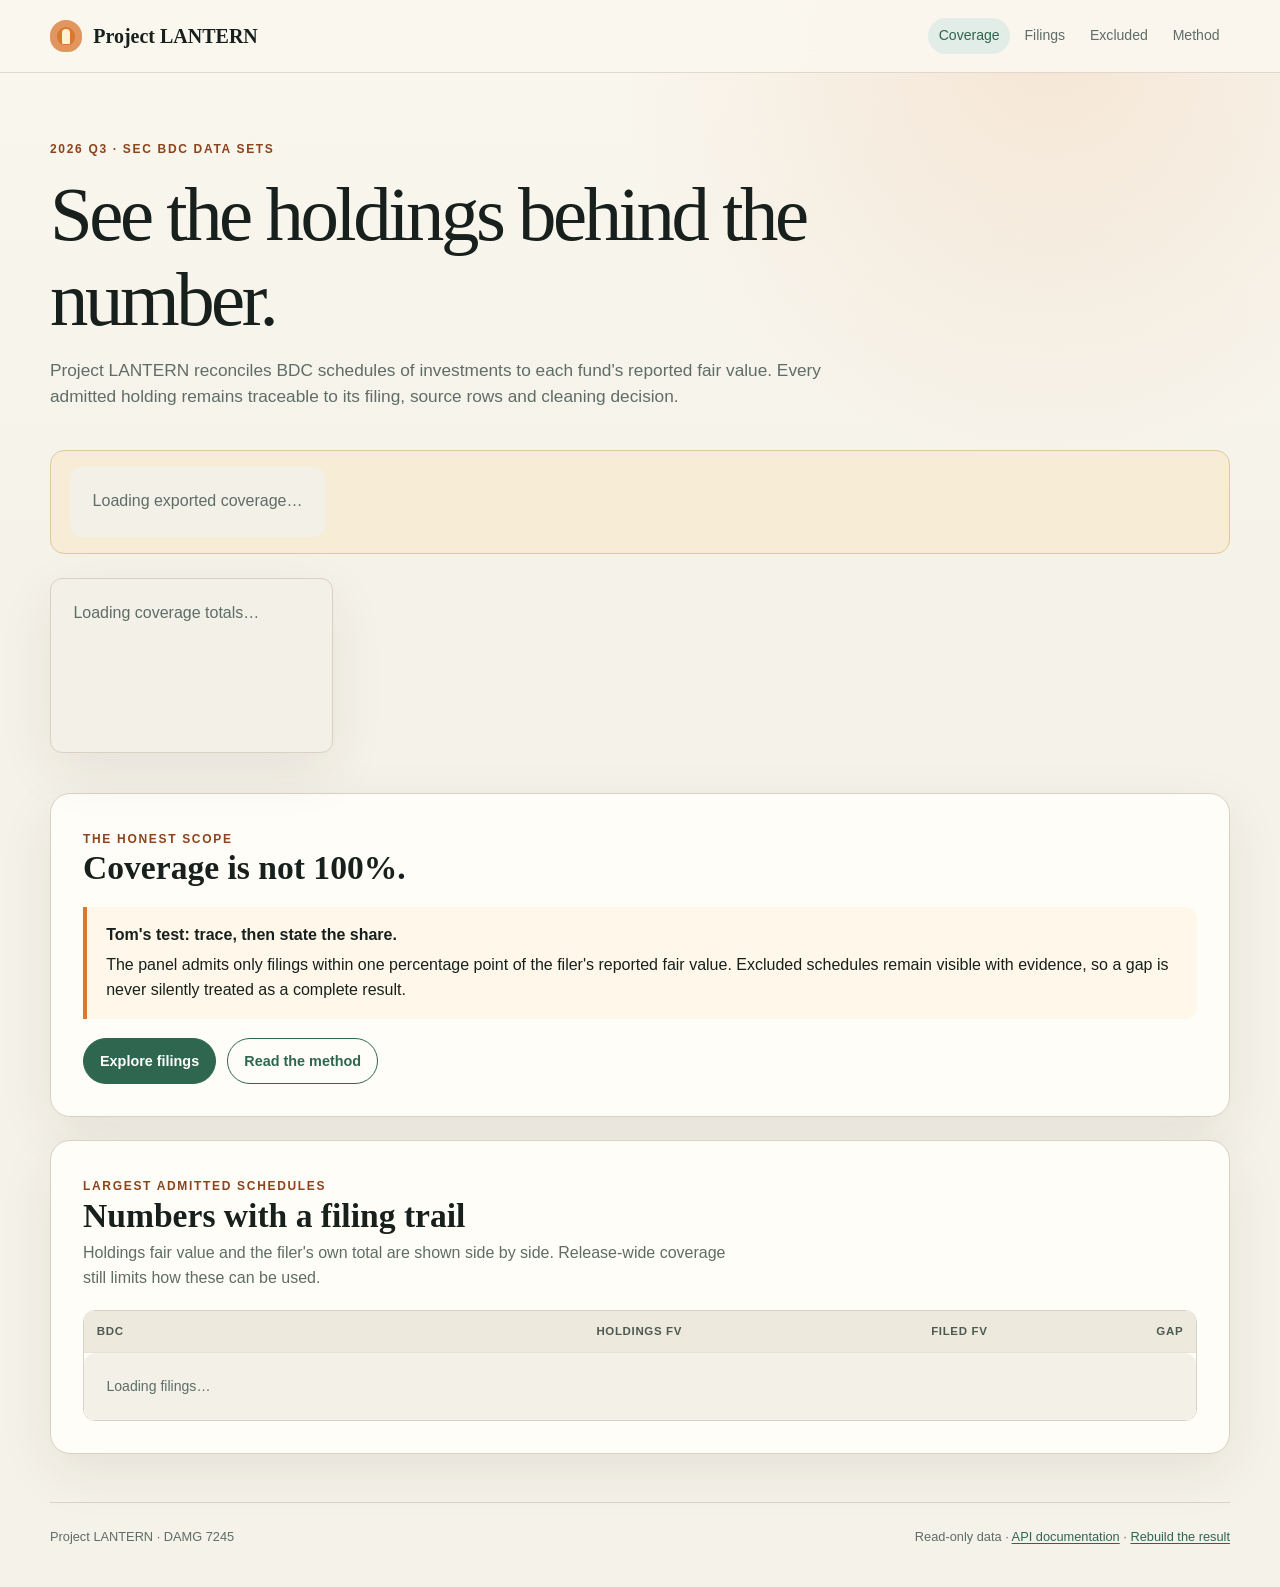
==== app/web/index.html @ 967b0635 "Add traceable BDC app and code lab" ====
<!doctype html>
<html lang="en">
  <head>
    <meta charset="utf-8" />
    <meta name="viewport" content="width=device-width, initial-scale=1" />
    <meta
      name="description"
      content="Project LANTERN's traceable BDC holdings coverage for the 2026 Q3 SEC release."
    />
    <title>Coverage · Project LANTERN</title>
    <link rel="stylesheet" href="styles.css" />
  </head>
  <body data-page="coverage" data-nav="coverage">
    <header class="site-header">
      <nav class="nav" aria-label="Primary">
        <a class="brand" href="index.html"><span class="brand-mark"></span>Project LANTERN</a>
        <div class="nav-links">
          <a data-nav-item="coverage" href="index.html">Coverage</a>
          <a data-nav-item="filings" href="filings.html">Filings</a>
          <a data-nav-item="excluded" href="excluded.html">Excluded</a>
          <a data-nav-item="method" href="method.html">Method</a>
        </div>
      </nav>
    </header>

    <main class="shell">
      <section class="page-head">
        <span class="eyebrow">2026 Q3 · SEC BDC data sets</span>
        <h1>See the holdings behind the number.</h1>
        <p class="lede">
          Project LANTERN reconciles BDC schedules of investments to each fund's
          reported fair value. Every admitted holding remains traceable to its
          filing, source rows and cleaning decision.
        </p>
      </section>

      <div class="coverage-banner" data-coverage-banner aria-live="polite">
        <span class="loading">Loading exported coverage…</span>
      </div>
      <section class="stat-grid" id="coverage-stats" aria-label="Coverage summary">
        <div class="stat loading">Loading coverage totals…</div>
      </section>

      <section class="section">
        <div class="section-head">
          <div>
            <span class="eyebrow">The honest scope</span>
            <h2>Coverage is not 100%.</h2>
          </div>
        </div>
        <div class="callout">
          <strong>Tom's test: trace, then state the share.</strong>
          <p>
            The panel admits only filings within one percentage point of the
            filer's reported fair value. Excluded schedules remain visible with
            evidence, so a gap is never silently treated as a complete result.
          </p>
        </div>
        <div class="actions">
          <a class="button" href="filings.html">Explore filings</a>
          <a class="button secondary" href="method.html">Read the method</a>
        </div>
      </section>

      <section class="section">
        <div class="section-head">
          <div>
            <span class="eyebrow">Largest admitted schedules</span>
            <h2>Numbers with a filing trail</h2>
            <p>
              Holdings fair value and the filer's own total are shown side by
              side. Release-wide coverage still limits how these can be used.
            </p>
          </div>
        </div>
        <div class="table-wrap">
          <table>
            <thead>
              <tr>
                <th>BDC</th>
                <th class="num">Holdings FV</th>
                <th class="num">Filed FV</th>
                <th class="num">Gap</th>
              </tr>
            </thead>
            <tbody id="top-filings">
              <tr><td colspan="4" class="loading">Loading filings…</td></tr>
            </tbody>
          </table>
        </div>
      </section>
    </main>

    <footer class="footer">
      <span>Project LANTERN · DAMG 7245</span>
      <span>Read-only data · <a href="/docs">API documentation</a> · <a href="method.html">Rebuild the result</a></span>
    </footer>
    <script src="app.js"></script>
  </body>
</html>
---- app/web/styles.css ----
:root {
  --ink: #17201c;
  --muted: #5e6d66;
  --paper: #f5f2e9;
  --panel: #fffdf8;
  --line: #d8d2c4;
  --lantern: #d97831;
  --lantern-dark: #8d431b;
  --green: #2e6650;
  --green-soft: #e1ede6;
  --red: #a23b34;
  --red-soft: #f5e4e1;
  --yellow-soft: #f7ecd5;
  --shadow: 0 18px 55px rgba(53, 42, 25, 0.08);
}

* {
  box-sizing: border-box;
}

html {
  color-scheme: light;
  scroll-behavior: smooth;
}

body {
  margin: 0;
  color: var(--ink);
  background:
    radial-gradient(circle at 82% 2%, rgba(217, 120, 49, 0.13), transparent 27rem),
    linear-gradient(180deg, #faf7ef 0, var(--paper) 34rem);
  font-family: "Avenir Next", Avenir, "Segoe UI", sans-serif;
  line-height: 1.55;
}

a {
  color: var(--green);
  text-underline-offset: 0.18em;
}

a:hover {
  color: var(--lantern-dark);
}

button,
input,
select {
  font: inherit;
}

.site-header {
  position: sticky;
  z-index: 10;
  top: 0;
  border-bottom: 1px solid rgba(216, 210, 196, 0.8);
  background: rgba(250, 247, 239, 0.94);
  backdrop-filter: blur(16px);
}

.nav {
  display: flex;
  width: min(1180px, calc(100% - 2rem));
  min-height: 72px;
  margin: 0 auto;
  align-items: center;
  justify-content: space-between;
  gap: 1.5rem;
}

.brand {
  display: flex;
  align-items: center;
  gap: 0.7rem;
  color: var(--ink);
  font-family: Georgia, "Times New Roman", serif;
  font-size: 1.25rem;
  font-weight: 700;
  text-decoration: none;
}

.brand-mark {
  display: grid;
  width: 32px;
  height: 32px;
  border-radius: 50% 50% 45% 45%;
  background: var(--lantern);
  box-shadow: inset 0 0 0 7px rgba(255, 255, 255, 0.22);
  place-items: center;
}

.brand-mark::after {
  width: 8px;
  height: 15px;
  border-radius: 8px 8px 2px 2px;
  background: #fff3ce;
  content: "";
}

.nav-links {
  display: flex;
  flex-wrap: wrap;
  justify-content: flex-end;
  gap: 0.25rem;
}

.nav-links a {
  padding: 0.45rem 0.65rem;
  border-radius: 999px;
  color: var(--muted);
  font-size: 0.88rem;
  text-decoration: none;
}

.nav-links a:hover,
.nav-links a[aria-current="page"] {
  background: var(--green-soft);
  color: var(--green);
}

.shell {
  width: min(1180px, calc(100% - 2rem));
  margin: 0 auto;
}

.page-head {
  display: grid;
  max-width: 880px;
  padding: 4.2rem 0 2.5rem;
  gap: 0.9rem;
}

.eyebrow {
  color: var(--lantern-dark);
  font-size: 0.75rem;
  font-weight: 800;
  letter-spacing: 0.14em;
  text-transform: uppercase;
}

h1,
h2,
h3 {
  margin: 0;
  font-family: Georgia, "Times New Roman", serif;
  line-height: 1.1;
}

h1 {
  max-width: 850px;
  font-size: clamp(2.35rem, 6vw, 5rem);
  font-weight: 500;
  letter-spacing: -0.045em;
}

h2 {
  font-size: clamp(1.45rem, 3vw, 2.1rem);
}

h3 {
  font-size: 1.15rem;
}

.lede {
  max-width: 780px;
  margin: 0;
  color: var(--muted);
  font-size: 1.08rem;
}

.coverage-banner {
  display: grid;
  grid-template-columns: auto 1fr auto;
  margin-bottom: 1rem;
  padding: 1rem 1.2rem;
  border: 1px solid #e2c89b;
  border-radius: 14px;
  background: var(--yellow-soft);
  align-items: center;
  gap: 1rem;
}

.coverage-banner strong {
  font-family: Georgia, "Times New Roman", serif;
  font-size: 1.12rem;
}

.coverage-banner p {
  margin: 0;
  color: #70552e;
}

.coverage-badge {
  padding: 0.28rem 0.55rem;
  border-radius: 999px;
  background: #fff9e9;
  color: #70552e;
  font-size: 0.75rem;
  font-weight: 800;
  white-space: nowrap;
}

.stat-grid {
  display: grid;
  grid-template-columns: repeat(4, minmax(0, 1fr));
  gap: 1rem;
  margin: 1.5rem 0 2.5rem;
}

.stat {
  min-height: 175px;
  padding: 1.2rem;
  border: 1px solid var(--line);
  border-radius: 18px;
  background: var(--panel);
  box-shadow: var(--shadow);
}

.stat-label {
  display: block;
  color: var(--muted);
  font-size: 0.77rem;
  font-weight: 800;
  letter-spacing: 0.09em;
  text-transform: uppercase;
}

.stat-value {
  display: block;
  margin: 0.55rem 0;
  font-family: Georgia, "Times New Roman", serif;
  font-size: clamp(1.8rem, 3vw, 2.6rem);
  line-height: 1;
}

.stat-coverage {
  color: var(--lantern-dark);
  font-size: 0.82rem;
  font-weight: 700;
}

.section {
  margin: 1.4rem 0;
  padding: clamp(1.1rem, 3vw, 2rem);
  border: 1px solid var(--line);
  border-radius: 20px;
  background: var(--panel);
  box-shadow: var(--shadow);
}

.section-head {
  display: flex;
  margin-bottom: 1.2rem;
  align-items: end;
  justify-content: space-between;
  gap: 1rem;
}

.section-head p {
  max-width: 650px;
  margin: 0.4rem 0 0;
  color: var(--muted);
}

.callout {
  padding: 1rem 1.2rem;
  border-left: 4px solid var(--lantern);
  border-radius: 0 12px 12px 0;
  background: #fff7ea;
}

.callout p {
  margin: 0.35rem 0 0;
}

.actions {
  display: flex;
  flex-wrap: wrap;
  gap: 0.7rem;
  margin-top: 1.2rem;
}

.button {
  display: inline-flex;
  padding: 0.7rem 1rem;
  border: 1px solid var(--green);
  border-radius: 999px;
  align-items: center;
  gap: 0.4rem;
  background: var(--green);
  color: white;
  font-size: 0.9rem;
  font-weight: 800;
  text-decoration: none;
}

.button:hover {
  background: #214b3b;
  color: white;
}

.button.secondary {
  background: transparent;
  color: var(--green);
}

.button.secondary:hover {
  background: var(--green-soft);
}

.toolbar {
  display: flex;
  flex-wrap: wrap;
  margin-bottom: 1rem;
  align-items: center;
  gap: 0.65rem;
}

.toolbar input,
.toolbar select {
  min-height: 43px;
  padding: 0.58rem 0.75rem;
  border: 1px solid var(--line);
  border-radius: 10px;
  background: white;
  color: var(--ink);
}

.toolbar input {
  min-width: min(380px, 100%);
  flex: 1 1 260px;
}

.table-wrap {
  overflow: auto;
  border: 1px solid var(--line);
  border-radius: 12px;
}

table {
  width: 100%;
  border-collapse: collapse;
  background: var(--panel);
  font-size: 0.88rem;
}

th,
td {
  padding: 0.74rem 0.8rem;
  border-bottom: 1px solid #e8e3d8;
  text-align: left;
  vertical-align: top;
}

th {
  position: sticky;
  top: 0;
  background: #eee9dd;
  color: #4b5a52;
  font-size: 0.72rem;
  letter-spacing: 0.055em;
  text-transform: uppercase;
}

tbody tr:hover {
  background: #faf7ef;
}

tbody tr:last-child td {
  border-bottom: 0;
}

.num {
  text-align: right;
  white-space: nowrap;
  font-variant-numeric: tabular-nums;
}

.nowrap {
  white-space: nowrap;
}

.pill {
  display: inline-block;
  padding: 0.2rem 0.5rem;
  border-radius: 999px;
  font-size: 0.72rem;
  font-weight: 800;
  white-space: nowrap;
}

.pill.yes {
  background: var(--green-soft);
  color: var(--green);
}

.pill.no {
  background: var(--red-soft);
  color: var(--red);
}

.pill.neutral {
  background: #ece8df;
  color: var(--muted);
}

.muted {
  color: var(--muted);
}

.small {
  font-size: 0.82rem;
}

.mono {
  font-family: "SFMono-Regular", Consolas, "Liberation Mono", monospace;
  font-size: 0.82em;
}

.empty,
.loading,
.error {
  padding: 1.4rem;
  border-radius: 12px;
  background: #f3f0e7;
  color: var(--muted);
}

.error {
  background: var(--red-soft);
  color: var(--red);
}

.detail-summary {
  display: grid;
  grid-template-columns: repeat(4, minmax(0, 1fr));
  gap: 0.8rem;
  margin: 1rem 0;
}

.summary-cell {
  padding: 1rem;
  border: 1px solid var(--line);
  border-radius: 12px;
  background: #faf8f2;
}

.summary-cell span {
  display: block;
  color: var(--muted);
  font-size: 0.72rem;
  font-weight: 800;
  letter-spacing: 0.06em;
  text-transform: uppercase;
}

.summary-cell strong {
  display: block;
  margin-top: 0.35rem;
  font-family: Georgia, "Times New Roman", serif;
  font-size: 1.25rem;
}

.rules {
  display: grid;
  gap: 1rem;
  margin-top: 1rem;
}

.rule {
  padding: 1.2rem;
  border: 1px solid var(--line);
  border-radius: 14px;
  background: #faf8f2;
}

.rule-head {
  display: flex;
  align-items: center;
  justify-content: space-between;
  gap: 1rem;
}

.rule-grid {
  display: grid;
  grid-template-columns: repeat(3, minmax(0, 1fr));
  margin-top: 1rem;
  gap: 1rem;
}

.rule-grid dt {
  color: var(--muted);
  font-size: 0.7rem;
  font-weight: 800;
  letter-spacing: 0.08em;
  text-transform: uppercase;
}

.rule-grid dd {
  margin: 0.25rem 0 0;
}

pre {
  overflow: auto;
  padding: 1rem;
  border-radius: 12px;
  background: #1d2923;
  color: #f6f0df;
  line-height: 1.55;
}

code {
  font-family: "SFMono-Regular", Consolas, "Liberation Mono", monospace;
}

.method-steps {
  margin: 0;
  padding-left: 1.25rem;
}

.method-steps li {
  margin: 0.65rem 0;
}

.footer {
  display: flex;
  width: min(1180px, calc(100% - 2rem));
  margin: 3rem auto 0;
  padding: 1.5rem 0 2.5rem;
  border-top: 1px solid var(--line);
  justify-content: space-between;
  gap: 1rem;
  color: var(--muted);
  font-size: 0.8rem;
}

.filing-name {
  font-weight: 700;
}

.triage-list {
  display: grid;
  gap: 1rem;
}

.triage-card {
  padding: 1.2rem;
  border: 1px solid var(--line);
  border-radius: 14px;
  background: #faf8f2;
}

.triage-card header {
  display: flex;
  align-items: start;
  justify-content: space-between;
  gap: 1rem;
}

.triage-card h2 {
  font-size: 1.25rem;
}

.triage-card p {
  margin: 0.75rem 0;
}

@media (max-width: 900px) {
  .stat-grid,
  .detail-summary {
    grid-template-columns: repeat(2, minmax(0, 1fr));
  }

  .rule-grid {
    grid-template-columns: 1fr;
  }
}

@media (max-width: 680px) {
  .nav {
    padding: 0.75rem 0;
    align-items: flex-start;
    flex-direction: column;
    gap: 0.5rem;
  }

  .nav-links {
    justify-content: flex-start;
  }

  .page-head {
    padding-top: 2.5rem;
  }

  .coverage-banner {
    grid-template-columns: 1fr;
  }

  .stat-grid,
  .detail-summary {
    grid-template-columns: 1fr;
  }

  .stat {
    min-height: 0;
  }

  .section {
    border-radius: 14px;
  }

  .footer {
    flex-direction: column;
  }
}
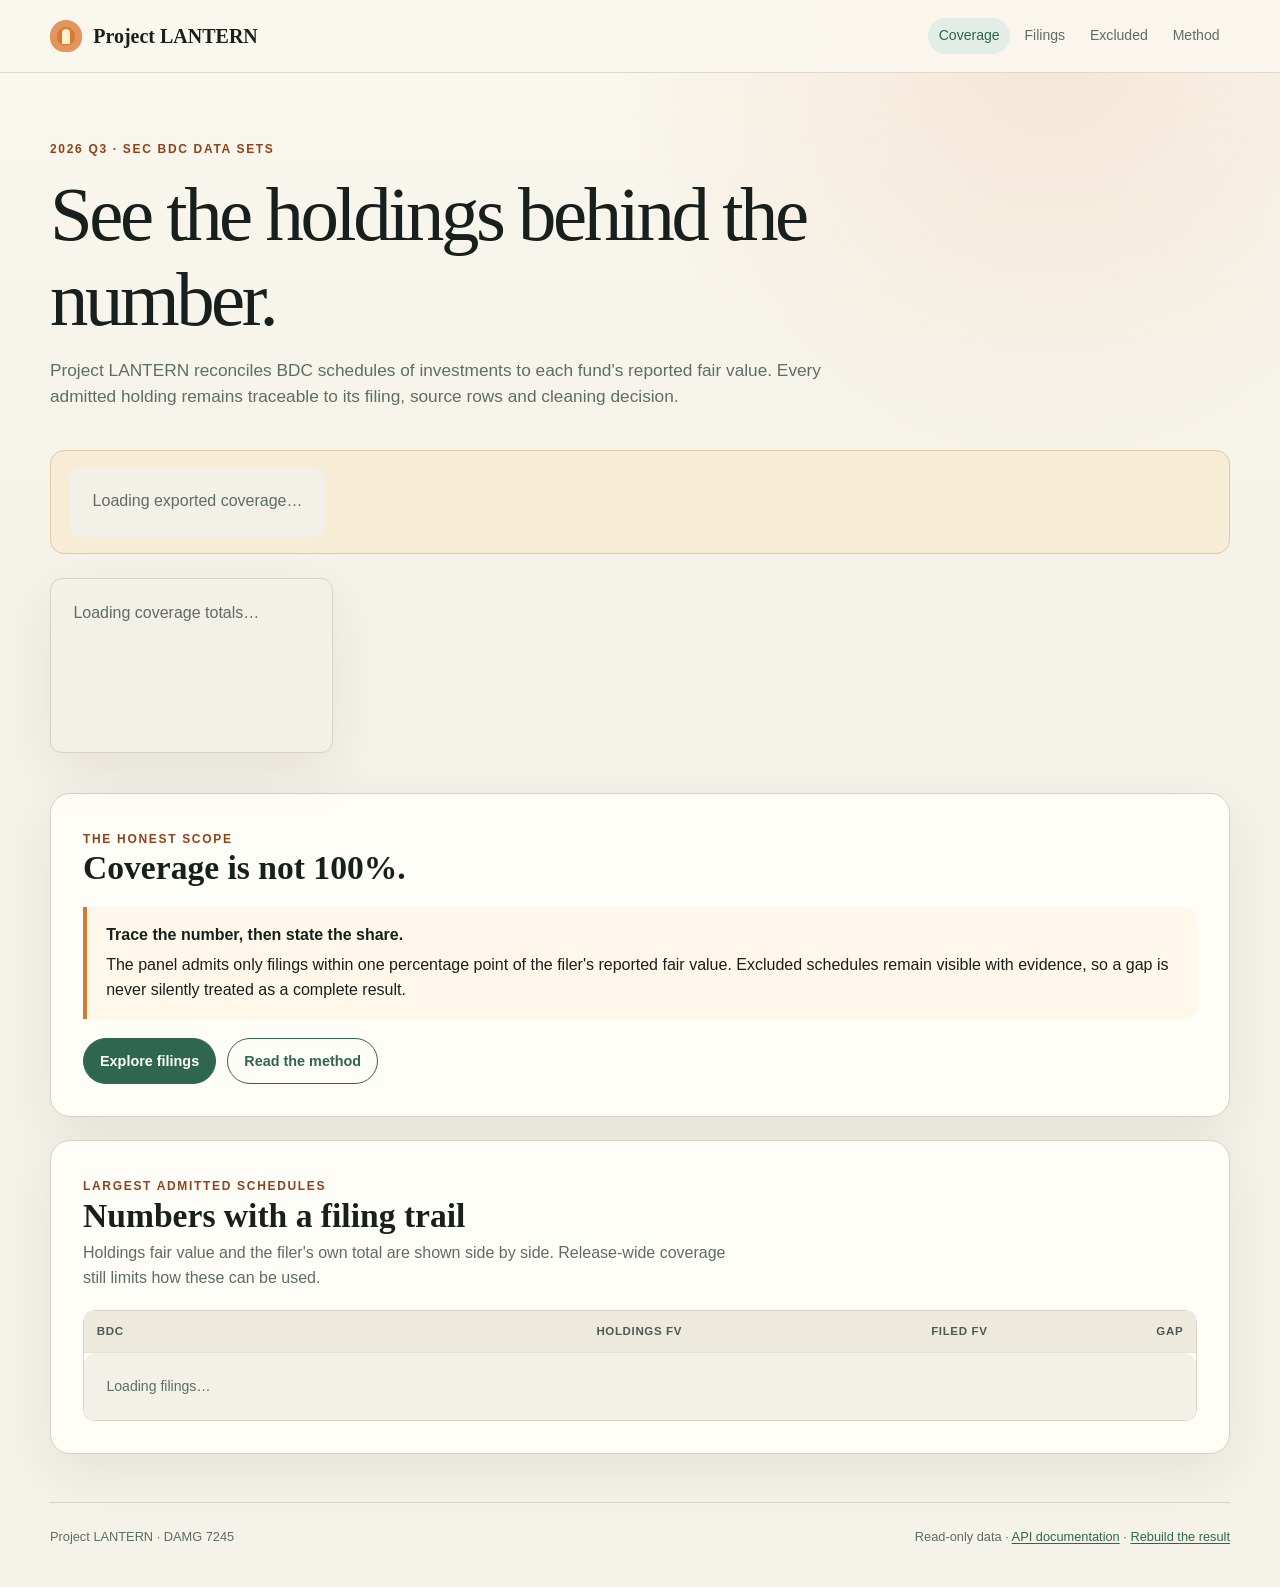
==== commit 02228809: "Remove persona names from user-facing copy" ====
--- a/app/web/index.html
+++ b/app/web/index.html
@@ -49,7 +49,7 @@
           </div>
         </div>
         <div class="callout">
-          <strong>Tom's test: trace, then state the share.</strong>
+          <strong>Trace the number, then state the share.</strong>
           <p>
             The panel admits only filings within one percentage point of the
             filer's reported fair value. Excluded schedules remain visible with
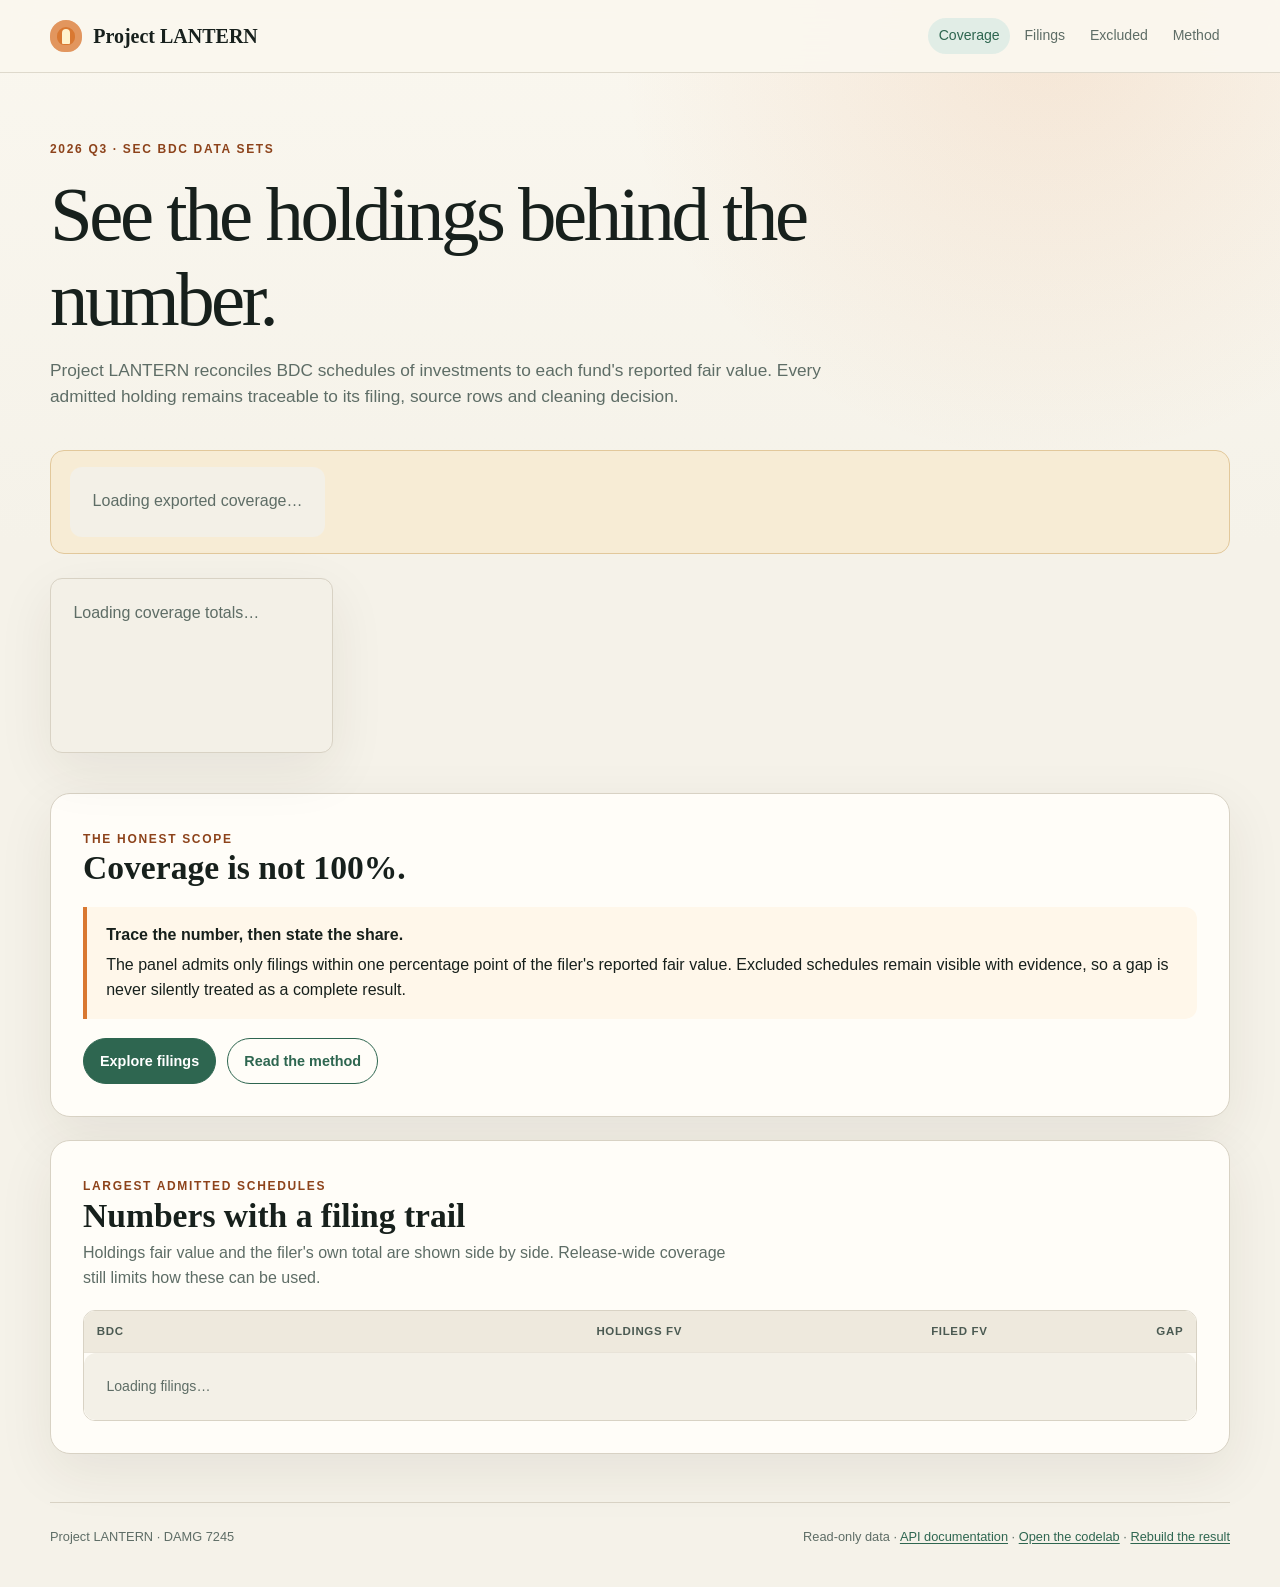
==== commit 14e64ed5: "Add Replit UI and claat codelab deployment" ====
--- a/app/web/index.html
+++ b/app/web/index.html
@@ -93,8 +93,9 @@
 
     <footer class="footer">
       <span>Project LANTERN · DAMG 7245</span>
-      <span>Read-only data · <a href="/docs">API documentation</a> · <a href="method.html">Rebuild the result</a></span>
+      <span>Read-only data · <a href="/docs">API documentation</a> · <a href="/codelab/">Open the codelab</a> · <a href="method.html">Rebuild the result</a></span>
     </footer>
+    <script src="config.js"></script>
     <script src="app.js"></script>
   </body>
 </html>
